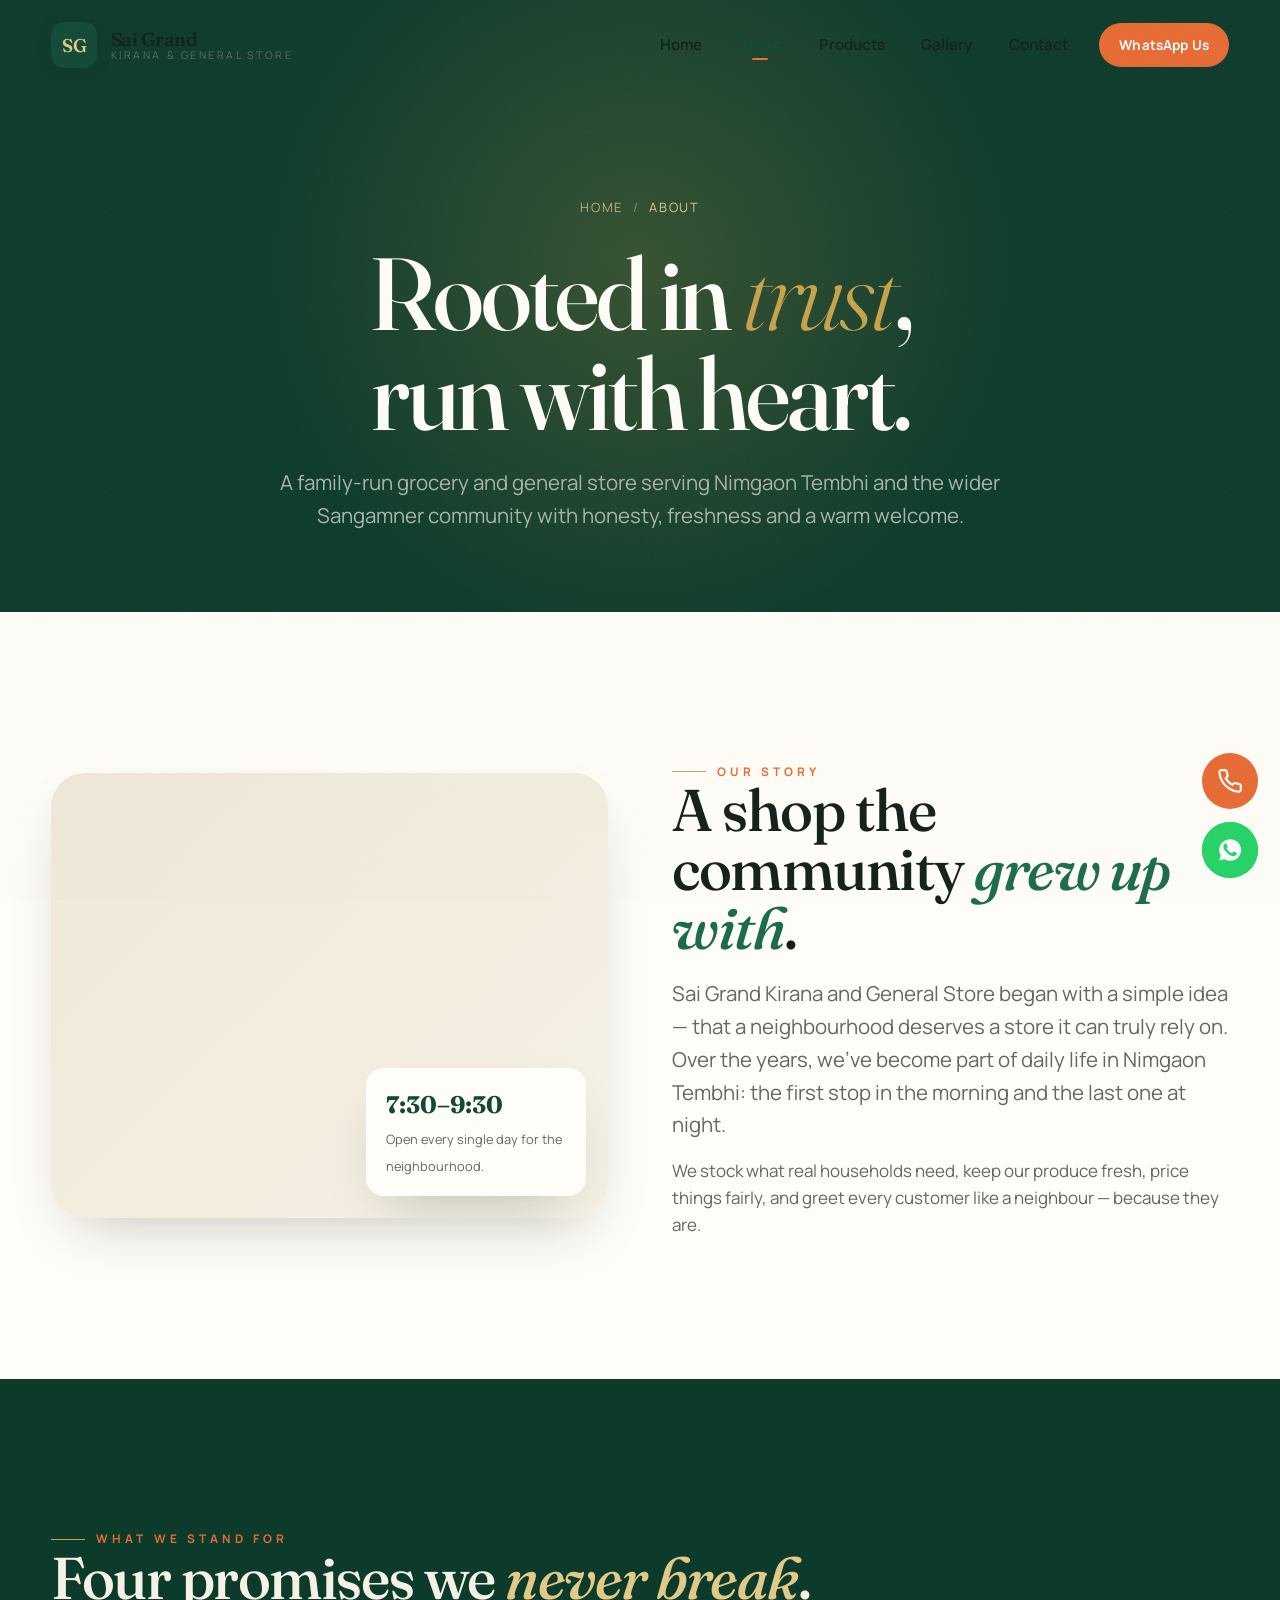
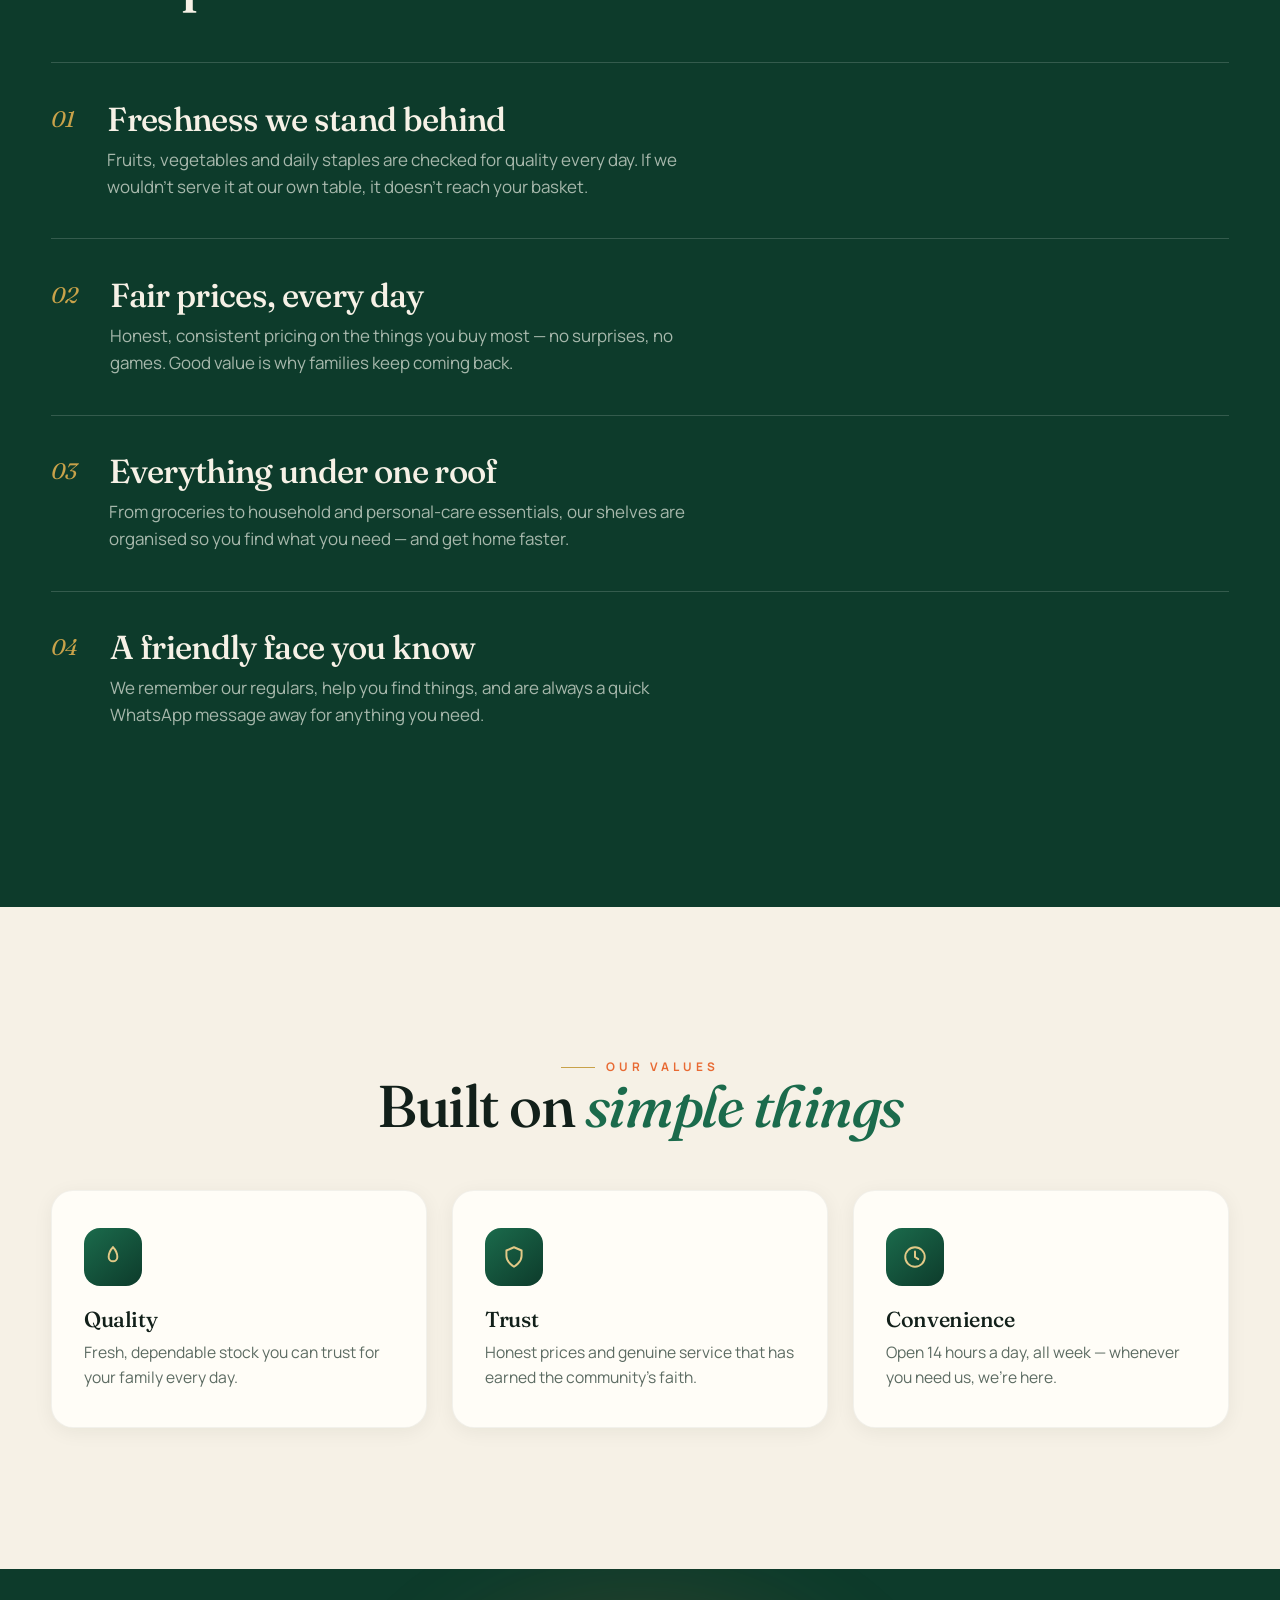
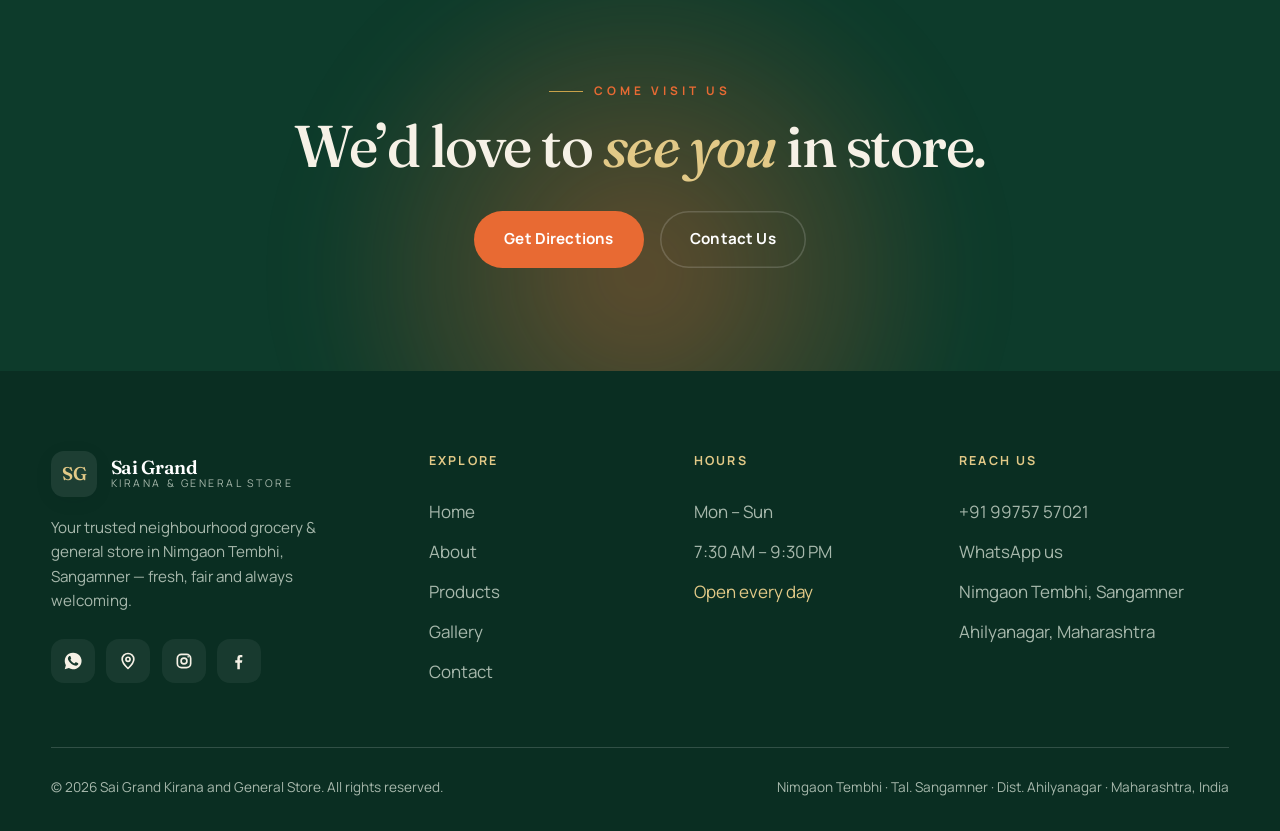
==== about.html @ e2edb41d "Initial commit - Sai Grand Kirana website" ====
<!DOCTYPE html>
<html lang="en">
<head>
<meta charset="UTF-8" />
<meta name="viewport" content="width=device-width, initial-scale=1.0" />
<title>About Us | Sai Grand Kirana and General Store, Nimgaon Tembhi</title>
<meta name="description" content="The story of Sai Grand Kirana and General Store — a trusted neighbourhood grocery in Nimgaon Tembhi, Tal. Sangamner, Dist. Ahilyanagar, Maharashtra. Freshness, fair prices and friendly service, every day." />
<meta name="theme-color" content="#0d3b2b" />
<link rel="canonical" href="https://premium-kirana-7.preview.emergentagent.com/about.html" />
<meta property="og:title" content="About Sai Grand Kirana and General Store" />
<meta property="og:description" content="A neighbourhood grocery built on freshness, fair prices and trust — in Nimgaon Tembhi, Sangamner." />
<meta property="og:image" content="D:\shop\new\sai-grand-store\frontend\site\images\shop\shop.jpeg" />
<link rel="icon" href="data:image/svg+xml,%3Csvg xmlns='http://www.w3.org/2000/svg' viewBox='0 0 100 100'%3E%3Crect width='100' height='100' rx='24' fill='%23124a37'/%3E%3Ctext x='50' y='68' font-family='Georgia' font-size='52' fill='%23e2c987' text-anchor='middle'%3ES%3C/text%3E%3C/svg%3E" />
<link rel="preconnect" href="https://fonts.googleapis.com" />
<link rel="preconnect" href="https://fonts.gstatic.com" crossorigin />
<link href="https://fonts.googleapis.com/css2?family=Fraunces:ital,opsz,wght@0,9..144,300..700;1,9..144,300..600&family=Manrope:wght@300;400;500;600;700;800&display=swap" rel="stylesheet" />
<link rel="stylesheet" href="css/style.css?v=7" />
</head>
<body>
<header class="nav" id="nav">
  <div class="nav__inner container">
    <a class="brand" href="index.html" data-testid="brand-logo"><span class="brand__mark">SG</span><span class="brand__text"><b>Sai Grand</b><em>Kirana &amp; General Store</em></span></a>
    <nav class="nav__links" id="navLinks" data-testid="nav-links">
      <a href="index.html" data-testid="nav-home">Home</a>
      <a href="about.html" class="active" data-testid="nav-about">About</a>
      <a href="products.html" data-testid="nav-products">Products</a>
      <a href="gallery.html" data-testid="nav-gallery">Gallery</a>
      <a href="contact.html" data-testid="nav-contact">Contact</a>
      <a class="btn btn--sm btn--accent nav__cta" href="https://wa.me/919975757021" target="_blank" rel="noopener" data-testid="nav-whatsapp">WhatsApp Us</a>
    </nav>
    <button class="nav__toggle" id="navToggle" aria-label="Toggle menu" data-testid="nav-toggle"><span></span><span></span><span></span></button>
  </div>
</header>

<div id="scroll-content">
  <section class="page-hero" data-testid="page-hero">
    <div class="page-hero__glow"></div>
    <div class="container">
      <div class="crumbs"><a href="index.html">Home</a><span>/</span>About</div>
      <h1 class="display">Rooted in <em>trust</em>,<br>run with heart.</h1>
      <p class="lead">A family-run grocery and general store serving Nimgaon Tembhi and the wider Sangamner community with honesty, freshness and a warm welcome.</p>
    </div>
  </section>

  <section class="section section--paper" data-testid="about-story">
    <div class="container">
      <div class="split">
        <div class="split__media split__media--tall" data-reveal="scale">
          <img data-parallax="0.05" src="D:\shop\new\sai-grand-store\frontend\site\images\shop\shop.jpeg" alt="Sai Grand Kirana storefront in the evening" loading="lazy">
          <div class="float-card"><b>7:30–9:30</b><span>Open every single day for the neighbourhood.</span></div>
        </div>
        <div>
          <span class="eyebrow" data-reveal>Our story</span>
          <h2 class="section-title" data-reveal data-delay="1">A shop the community <em>grew up with</em>.</h2>
          <p class="lead" data-reveal data-delay="2" style="margin-top:1.2rem">Sai Grand Kirana and General Store began with a simple idea — that a neighbourhood deserves a store it can truly rely on. Over the years, we’ve become part of daily life in Nimgaon Tembhi: the first stop in the morning and the last one at night.</p>
          <p style="margin-top:1rem;color:var(--muted)" data-reveal data-delay="3">We stock what real households need, keep our produce fresh, price things fairly, and greet every customer like a neighbour — because they are.</p>
        </div>
      </div>
    </div>
  </section>

  <section class="section section--dark on-dark" data-testid="about-manifesto">
    <div class="container">
      <div class="section__head"><span class="eyebrow" data-reveal>What we stand for</span><h2 class="section-title" data-reveal data-delay="1">Four promises we <em>never break</em>.</h2></div>
      <div class="chapter" data-reveal><div class="chapter__num">01</div><div><h3>Freshness we stand behind</h3><p>Fruits, vegetables and daily staples are checked for quality every day. If we wouldn’t serve it at our own table, it doesn’t reach your basket.</p></div></div>
      <div class="chapter" data-reveal><div class="chapter__num">02</div><div><h3>Fair prices, every day</h3><p>Honest, consistent pricing on the things you buy most — no surprises, no games. Good value is why families keep coming back.</p></div></div>
      <div class="chapter" data-reveal><div class="chapter__num">03</div><div><h3>Everything under one roof</h3><p>From groceries to household and personal-care essentials, our shelves are organised so you find what you need — and get home faster.</p></div></div>
      <div class="chapter" data-reveal><div class="chapter__num">04</div><div><h3>A friendly face you know</h3><p>We remember our regulars, help you find things, and are always a quick WhatsApp message away for anything you need.</p></div></div>
    </div>
  </section>

  <section class="section" data-testid="about-values">
    <div class="container">
      <div class="section__head section__head--center"><span class="eyebrow eyebrow--center" data-reveal>Our values</span><h2 class="section-title" data-reveal data-delay="1">Built on <em>simple things</em></h2></div>
      <div class="grid-3">
        <article class="card" data-reveal><div class="card__icon"><svg viewBox="0 0 24 24" fill="none" stroke="currentColor" stroke-width="1.8"><path d="M12 3c3 3 4 6 4 9a4 4 0 11-8 0c0-3 1-6 4-9z"/></svg></div><h3>Quality</h3><p>Fresh, dependable stock you can trust for your family every day.</p></article>
        <article class="card" data-reveal data-delay="1"><div class="card__icon"><svg viewBox="0 0 24 24" fill="none" stroke="currentColor" stroke-width="1.8"><path d="M12 21s-7-4-7-10V6l7-3 7 3v5c0 6-7 10-7 10z" stroke-linejoin="round"/></svg></div><h3>Trust</h3><p>Honest prices and genuine service that has earned the community’s faith.</p></article>
        <article class="card" data-reveal data-delay="2"><div class="card__icon"><svg viewBox="0 0 24 24" fill="none" stroke="currentColor" stroke-width="1.8"><circle cx="12" cy="12" r="9"/><path d="M12 7v5l3 2" stroke-linecap="round"/></svg></div><h3>Convenience</h3><p>Open 14 hours a day, all week — whenever you need us, we’re here.</p></article>
      </div>
    </div>
  </section>

  <section class="cta-band on-dark" data-testid="cta-band">
    <div class="cta-band__glow"></div>
    <div class="container" style="position:relative">
      <span class="eyebrow eyebrow--center" data-reveal>Come visit us</span>
      <h2 class="section-title" data-reveal data-delay="1" style="margin-top:1rem">We’d love to <em>see you</em> in store.</h2>
      <div class="btn-row" data-reveal data-delay="2">
        <a class="btn btn--accent" href="https://maps.app.goo.gl/bv4qHJWyeuJQWHgV9" target="_blank" rel="noopener" data-testid="cta-directions-btn">Get Directions</a>
        <a class="btn btn--ghost" href="contact.html" data-testid="cta-contact-btn">Contact Us</a>
      </div>
    </div>
  </section>

  <footer class="footer" data-testid="footer">
    <div class="container">
      <div class="footer__grid">
        <div class="footer__brand"><a class="brand" href="index.html"><span class="brand__mark">SG</span><span class="brand__text"><b style="color:#fff">Sai Grand</b><em>Kirana &amp; General Store</em></span></a><p>Your trusted neighbourhood grocery &amp; general store in Nimgaon Tembhi, Sangamner — fresh, fair and always welcoming.</p><div class="footer__social" aria-label="Follow us"><a href="https://wa.me/919975757021" target="_blank" rel="noopener" aria-label="WhatsApp"><svg viewBox="0 0 24 24" fill="currentColor"><path d="M12 2a10 10 0 00-8.6 15l-1.3 4.8 4.9-1.3A10 10 0 1012 2zm5.9 14.2c-.2.7-1.4 1.3-2 1.4-.5.1-1.2.1-1.9-.1-.4-.1-1-.3-1.7-.6-3-1.3-5-4.4-5.1-4.6-.2-.2-1.3-1.7-1.3-3.2s.8-2.3 1.1-2.6c.3-.3.6-.4.8-.4h.6c.2 0 .4 0 .6.5l.8 2c.1.2.1.4 0 .5l-.4.6-.3.4c-.2.2-.3.4-.1.7.2.3.9 1.4 1.9 2.3 1.3 1.1 2.3 1.5 2.6 1.6.3.1.5.1.7-.1l.9-1.1c.2-.2.4-.2.6-.1l2 1c.3.1.5.2.5.4.1.2.1.9-.1 1.6z"/></svg></a><a href="https://maps.app.goo.gl/bv4qHJWyeuJQWHgV9" target="_blank" rel="noopener" aria-label="Google Maps"><svg viewBox="0 0 24 24" fill="none" stroke="currentColor" stroke-width="2"><path d="M12 21s-7-6.3-7-11a7 7 0 1114 0c0 4.7-7 11-7 11z" stroke-linejoin="round"/><circle cx="12" cy="10" r="2.5"/></svg></a><a href="#" aria-label="Instagram"><svg viewBox="0 0 24 24" fill="none" stroke="currentColor" stroke-width="2"><rect x="4" y="4" width="16" height="16" rx="5"/><circle cx="12" cy="12" r="3.5"/><circle cx="17" cy="7" r="1" fill="currentColor" stroke="none"/></svg></a><a href="#" aria-label="Facebook"><svg viewBox="0 0 24 24" fill="currentColor"><path d="M13 22v-8h2.5l.5-3H13V9c0-.9.3-1.5 1.6-1.5H16V4.8C15.7 4.8 14.7 4.7 13.6 4.7 11.2 4.7 10 6.1 10 8.7V11H7.5v3H10v8h3z"/></svg></a></div></div>
        <div class="footer__col"><h5>Explore</h5><a href="index.html">Home</a><a href="about.html">About</a><a href="products.html">Products</a><a href="gallery.html">Gallery</a><a href="contact.html">Contact</a></div>
        <div class="footer__col"><h5>Hours</h5><a>Mon – Sun</a><a>7:30 AM – 9:30 PM</a><a style="color:#e2c987">Open every day</a></div>
        <div class="footer__col"><h5>Reach us</h5><a href="tel:+919975757021">+91 99757 57021</a><a href="https://wa.me/919975757021" target="_blank" rel="noopener">WhatsApp us</a><a href="https://maps.app.goo.gl/bv4qHJWyeuJQWHgV9" target="_blank" rel="noopener">Nimgaon Tembhi, Sangamner</a><a>Ahilyanagar, Maharashtra</a></div>
      </div>
      <div class="footer__bottom"><span>© <span id="year">2026</span> Sai Grand Kirana and General Store. All rights reserved.</span><span>Nimgaon Tembhi · Tal. Sangamner · Dist. Ahilyanagar · Maharashtra, India</span></div>
    </div>
  </footer>
</div>

<div class="fab" data-testid="floating-actions">
  <a class="fab__btn fab__btn--call" href="tel:+919975757021" aria-label="Call the store" data-testid="fab-call"><svg viewBox="0 0 24 24" fill="none" stroke="currentColor" stroke-width="2"><path d="M22 16.9v3a2 2 0 01-2.2 2 19.8 19.8 0 01-8.6-3 19.5 19.5 0 01-6-6 19.8 19.8 0 01-3-8.7A2 2 0 014.1 2h3a2 2 0 012 1.7c.1.9.3 1.8.6 2.7a2 2 0 01-.5 2.1L8.1 9.6a16 16 0 006 6l1.1-1.1a2 2 0 012.1-.5c.9.3 1.8.5 2.7.6a2 2 0 011.9 2.3z"/></svg></a>
  <a class="fab__btn fab__btn--wa" href="https://wa.me/919975757021" target="_blank" rel="noopener" aria-label="WhatsApp the store" data-testid="fab-whatsapp"><svg viewBox="0 0 24 24" fill="currentColor"><path d="M12 2a10 10 0 00-8.6 15l-1.3 4.8 4.9-1.3A10 10 0 1012 2zm5.9 14.2c-.2.7-1.4 1.3-2 1.4-.5.1-1.2.1-1.9-.1-.4-.1-1-.3-1.7-.6-3-1.3-5-4.4-5.1-4.6-.2-.2-1.3-1.7-1.3-3.2s.8-2.3 1.1-2.6c.3-.3.6-.4.8-.4h.6c.2 0 .4 0 .6.5l.8 2c.1.2.1.4 0 .5l-.4.6-.3.4c-.2.2-.3.4-.1.7.2.3.9 1.4 1.9 2.3 1.3 1.1 2.3 1.5 2.6 1.6.3.1.5.1.7-.1l.9-1.1c.2-.2.4-.2.6-.1l2 1c.3.1.5.2.5.4.1.2.1.9-.1 1.6z"/></svg></a>
</div>
<script src="js/main.js?v=7"></script>
</body>
</html>
---- css/style.css ----
/* =========================================================
   Sai Grand Kirana & General Store — Design System
   Pure CSS3. No frameworks.
   Art direction: "Editorial Provisions" — deep forest green,
   warm ivory, orange accent, gold hairlines.
   ========================================================= */

:root{
  --green-900:#0a2e22;
  --green-800:#0d3b2b;
  --green-700:#124a37;
  --green-600:#1b6b4c;
  --green-500:#2f8f63;
  --ivory:#f6f1e6;
  --ivory-2:#efe8d8;
  --paper:#fffdf7;
  --white:#ffffff;
  --orange:#e86a33;
  --orange-600:#d65a26;
  --gold:#c8a24a;
  --gold-2:#e2c987;
  --ink:#12201a;
  --muted:#5c6b62;
  --muted-light:#a7b8ac;
  --line:rgba(18,32,26,.12);
  --line-light:rgba(255,255,255,.16);

  --serif:"Fraunces",Georgia,serif;
  --sans:"Manrope",-apple-system,system-ui,sans-serif;

  --container:1240px;
  --radius:22px;
  --radius-lg:34px;
  --radius-sm:14px;

  --shadow-sm:0 4px 20px rgba(12,32,24,.06);
  --shadow:0 24px 60px -24px rgba(12,32,24,.28);
  --shadow-lg:0 40px 90px -30px rgba(12,32,24,.4);

  --ease:cubic-bezier(.16,1,.3,1);
}

*{margin:0;padding:0;box-sizing:border-box}
html{-webkit-text-size-adjust:100%;scroll-behavior:smooth}
body{
  font-family:var(--sans);
  background:var(--ivory);
  color:var(--ink);
  line-height:1.6;
  font-weight:400;
  overflow-x:hidden;
  -webkit-font-smoothing:antialiased;
  font-size:17px;
}
img{display:block;max-width:100%;height:auto}
a{color:inherit;text-decoration:none}
button{font-family:inherit;cursor:pointer;border:none;background:none;color:inherit}
::selection{background:var(--orange);color:#fff}

/* grain overlay */
body::after{
  content:"";position:fixed;inset:0;z-index:9999;pointer-events:none;opacity:.045;
  background-image:url("data:image/svg+xml,%3Csvg xmlns='http://www.w3.org/2000/svg' width='140' height='140'%3E%3Cfilter id='n'%3E%3CfeTurbulence type='fractalNoise' baseFrequency='.85' numOctaves='2'/%3E%3C/filter%3E%3Crect width='100%25' height='100%25' filter='url(%23n)'/%3E%3C/svg%3E");
}

.container{width:min(var(--container),92vw);margin-inline:auto}

/* ---------- typography ---------- */
h1,h2,h3,h4{font-family:var(--serif);font-weight:500;line-height:1.03;letter-spacing:-.02em}
.eyebrow{
  font-family:var(--sans);font-weight:700;font-size:.74rem;letter-spacing:.34em;
  text-transform:uppercase;display:inline-flex;align-items:center;gap:.7rem;color:var(--orange);
}
.eyebrow::before{content:"";width:34px;height:1px;background:var(--gold)}
.eyebrow--center{justify-content:center}
.display{
  font-family:var(--serif);font-weight:500;
  font-size:clamp(2.9rem,8vw,6.6rem);line-height:.98;letter-spacing:-.03em;
}
.display em{font-style:italic;font-weight:300;color:var(--gold)}
h2.section-title{font-size:clamp(2.1rem,4.6vw,3.7rem);line-height:1;letter-spacing:-.025em}
h2.section-title em{font-style:italic;color:var(--green-600)}
.lead{font-size:clamp(1.05rem,1.6vw,1.28rem);color:var(--muted);max-width:60ch}
.on-dark .lead{color:var(--muted-light)}
.on-dark h2.section-title em{color:var(--gold-2)}

/* ---------- buttons ---------- */
.btn{
  --bg:var(--ink);--fg:#fff;
  display:inline-flex;align-items:center;gap:.7rem;
  background:var(--bg);color:var(--fg);
  padding:1.05rem 1.9rem;border-radius:999px;
  font-weight:700;font-size:.95rem;letter-spacing:.01em;
  position:relative;overflow:hidden;isolation:isolate;
  transition:transform .5s var(--ease),box-shadow .5s var(--ease),color .4s var(--ease);
}
.btn svg{width:18px;height:18px;transition:transform .5s var(--ease)}
.btn::before{
  content:"";position:absolute;inset:0;z-index:-1;border-radius:inherit;
  background:var(--hover,var(--orange));transform:translateY(101%);transition:transform .5s var(--ease);
}
.btn:hover{transform:translateY(-3px);box-shadow:var(--shadow)}
.btn:hover::before{transform:translateY(0)}
.btn:hover svg{transform:translateX(4px)}
.btn--accent{--bg:var(--orange);--fg:#fff;--hover:var(--ink)}
.btn--green{--bg:var(--green-700);--fg:#fff;--hover:var(--orange)}
.btn--gold{--bg:var(--gold);--fg:var(--ink);--hover:var(--ink)}
.btn--gold:hover{color:#fff}
.btn--ghost{--bg:transparent;--fg:var(--ink);box-shadow:inset 0 0 0 1.5px var(--line)}
.on-dark .btn--ghost{--fg:#fff;box-shadow:inset 0 0 0 1.5px var(--line-light);--hover:#fff}
.on-dark .btn--ghost:hover{color:var(--ink)}
.btn--sm{padding:.7rem 1.25rem;font-size:.85rem}

/* ---------- navigation ---------- */
.nav{
  position:fixed;top:0;left:0;width:100%;z-index:1000;
  transition:transform .5s var(--ease),background .5s var(--ease),box-shadow .5s var(--ease),padding .5s var(--ease);
  padding:1.4rem 0;
}
.nav.scrolled{
  padding:.7rem 0;background:rgba(246,241,230,.72);
  backdrop-filter:blur(18px) saturate(1.4);-webkit-backdrop-filter:blur(18px) saturate(1.4);
  box-shadow:0 1px 0 var(--line),var(--shadow-sm);
}
.nav.hidden{transform:translateY(-100%)}
.nav__inner{display:flex;align-items:center;justify-content:space-between;gap:2rem}
.brand{display:flex;align-items:center;gap:.85rem}
.brand__mark{
  width:46px;height:46px;flex:none;border-radius:13px;display:grid;place-items:center;
  background:var(--green-700);color:var(--gold-2);font-family:var(--serif);font-weight:600;font-size:1.15rem;
  box-shadow:var(--shadow-sm);letter-spacing:-.03em;
}
.brand__text{display:flex;flex-direction:column;line-height:1.05}
.brand__text b{font-family:var(--serif);font-weight:600;font-size:1.18rem;letter-spacing:-.02em}
.brand__text em{font-style:normal;font-size:.66rem;letter-spacing:.24em;text-transform:uppercase;color:var(--muted)}
.nav__links{display:flex;align-items:center;gap:.4rem}
.nav__links>a:not(.btn){
  padding:.5rem .95rem;border-radius:999px;font-weight:600;font-size:.95rem;position:relative;
  transition:color .3s var(--ease),background .3s var(--ease);
}
.nav__links>a:not(.btn)::after{
  content:"";position:absolute;left:50%;bottom:.32rem;width:0;height:2px;background:var(--orange);
  border-radius:2px;transform:translateX(-50%);transition:width .35s var(--ease);
}
.nav__links>a:not(.btn):hover::after,.nav__links>a.active::after{width:16px}
.nav__links>a.active{color:var(--green-700)}
.nav__cta{margin-left:.6rem}
.nav__toggle{display:none;width:46px;height:46px;flex-direction:column;gap:5px;align-items:center;justify-content:center;border-radius:12px}
.nav__toggle span{width:22px;height:2px;background:var(--ink);border-radius:2px;transition:transform .4s var(--ease),opacity .3s}
.nav__toggle.open span:nth-child(1){transform:translateY(7px) rotate(45deg)}
.nav__toggle.open span:nth-child(2){opacity:0}
.nav__toggle.open span:nth-child(3){transform:translateY(-7px) rotate(-45deg)}

/* ---------- scroll content wrapper ---------- */
#scroll-content{position:relative}

/* ---------- hero ---------- */
.hero{position:relative;padding:14rem 0 5rem;overflow:hidden}
.hero__bg{
  position:absolute;inset:0;z-index:-2;
  background:radial-gradient(120% 90% at 80% 0%,var(--green-700) 0%,var(--green-900) 55%,#061d15 100%);
}
.hero__grid{
  display:grid;grid-template-columns:1.15fr .85fr;gap:3rem;align-items:end;
}
.hero__title{color:var(--ivory)}
.hero__title .display{color:var(--paper)}
.hero__title .display{line-height:1.04}
.reveal-mask{display:block;overflow:hidden;padding-bottom:.22em;margin-bottom:-.16em}
.reveal-mask>span{display:block;transform:translateY(115%);animation:lineUp 1.05s var(--ease) forwards}
.reveal-mask:nth-child(2)>span{animation-delay:.09s}
.reveal-mask:nth-child(3)>span{animation-delay:.18s}
.reveal-mask:nth-child(4)>span{animation-delay:.27s}
.hero__meta{margin-top:2.2rem;display:flex;flex-wrap:wrap;gap:1rem;opacity:0;animation:fadeUp .9s var(--ease) .55s forwards}
.hero__side{opacity:0;animation:fadeUp 1.1s var(--ease) .35s forwards}
@keyframes lineUp{to{transform:translateY(0)}}
@keyframes fadeUp{from{opacity:0;transform:translateY(26px)}to{opacity:1;transform:none}}
@keyframes fadeIn{to{opacity:1}}
.hero__card{
  position:relative;border-radius:var(--radius-lg);overflow:hidden;box-shadow:var(--shadow-lg);
  aspect-ratio:3/3.6;
}
.hero__card img{width:100%;height:100%;object-fit:cover}
.hero__badge{
  position:absolute;left:1.2rem;bottom:1.2rem;right:1.2rem;
  background:rgba(255,253,247,.9);backdrop-filter:blur(12px);
  border-radius:18px;padding:1rem 1.2rem;display:flex;align-items:center;justify-content:space-between;gap:1rem;
  box-shadow:var(--shadow-sm);
}
.hero__badge b{font-family:var(--serif);font-size:1.05rem}
.hero__badge span{font-size:.78rem;color:var(--muted);display:block}
.hero__badge .dot{width:9px;height:9px;border-radius:50%;background:var(--green-500);box-shadow:0 0 0 4px rgba(47,143,99,.25);flex:none}
.hero__scroll{
  position:absolute;left:50%;bottom:1.6rem;transform:translateX(-50%);z-index:2;
  display:flex;flex-direction:column;align-items:center;gap:.6rem;color:var(--muted-light);
  font-size:.7rem;letter-spacing:.28em;text-transform:uppercase;
}
.is-loaded .hero__scroll{opacity:1}
.hero__scroll .line{width:1px;height:44px;background:linear-gradient(var(--gold),transparent);position:relative;overflow:hidden}
.hero__scroll .line::after{content:"";position:absolute;top:-50%;left:0;width:100%;height:50%;background:var(--gold);animation:scrollDot 2s var(--ease) infinite}
@keyframes scrollDot{0%{top:-50%}60%,100%{top:100%}}
.hero__scroll{opacity:0;animation:fadeIn 1s ease 1s forwards}

/* ---------- sections ---------- */
.section{padding:clamp(5rem,10vw,9rem) 0;position:relative}
.section--dark{background:var(--green-800);color:var(--ivory)}
.section--paper{background:var(--paper)}
.section--tight{padding:clamp(3.5rem,6vw,5.5rem) 0}
.section__head{max-width:760px;margin-bottom:3.4rem}
.section__head--center{margin-inline:auto;text-align:center}
.section__head .lead{margin-top:1.2rem}

/* ---------- reveal ---------- */
[data-reveal]{opacity:0;transform:translateY(46px);transition:opacity 1s var(--ease),transform 1s var(--ease)}
[data-reveal].in-view{opacity:1;transform:none}
[data-reveal="scale"]{transform:scale(.94)}
[data-reveal="scale"].in-view{transform:none}
[data-reveal="left"]{transform:translateX(-46px)}
[data-reveal="left"].in-view{transform:none}

/* ---------- marquee ---------- */
.marquee{
  background:var(--ink);color:var(--ivory);padding:1.4rem 0;overflow:hidden;white-space:nowrap;
  border-block:1px solid rgba(255,255,255,.08);
}
.marquee__track{display:inline-flex;gap:0;animation:marquee 34s linear infinite;will-change:transform}
.marquee:hover .marquee__track{animation-play-state:paused}
.marquee__track span{
  font-family:var(--serif);font-style:italic;font-size:clamp(1.6rem,3.4vw,2.6rem);
  padding:0 2rem;display:inline-flex;align-items:center;gap:2rem;color:var(--ivory)
}
.marquee__track span::after{content:"✦";color:var(--gold);font-style:normal;font-size:.7em}
@keyframes marquee{to{transform:translateX(-50%)}}

/* ---------- stats ---------- */
.stats{display:grid;grid-template-columns:repeat(4,1fr);gap:1.5rem}
.stat{padding:2rem 0;border-top:1px solid var(--line-light)}
.stat b{font-family:var(--serif);font-size:clamp(2.6rem,5vw,4rem);font-weight:500;display:block;line-height:1;color:var(--gold-2)}
.stat span{font-size:.82rem;letter-spacing:.16em;text-transform:uppercase;color:var(--muted-light);margin-top:.7rem;display:block}

/* ---------- feature / usp cards ---------- */
.grid-3{display:grid;grid-template-columns:repeat(3,1fr);gap:1.6rem}
.grid-2{display:grid;grid-template-columns:repeat(2,1fr);gap:1.6rem}
.card{
  background:var(--paper);border-radius:var(--radius);padding:2.3rem 2rem;
  box-shadow:var(--shadow-sm);position:relative;overflow:hidden;
  transition:transform .55s var(--ease),box-shadow .55s var(--ease);
  border:1px solid rgba(18,32,26,.05);
}
.card:hover{transform:translateY(-8px);box-shadow:var(--shadow)}
.card__icon{
  width:58px;height:58px;border-radius:16px;display:grid;place-items:center;margin-bottom:1.4rem;
  background:linear-gradient(140deg,var(--green-600),var(--green-800));color:var(--gold-2);
}
.card__icon svg{width:26px;height:26px}
.card h3{font-size:1.35rem;margin-bottom:.6rem}
.card p{color:var(--muted);font-size:.98rem}
.card__num{position:absolute;top:1.2rem;right:1.5rem;font-family:var(--serif);font-style:italic;color:var(--line);font-size:2.2rem}

/* ---------- product categories ---------- */
.filters{display:flex;flex-wrap:wrap;gap:.6rem;margin-bottom:2.6rem}
.filter{
  padding:.65rem 1.35rem;border-radius:999px;font-weight:600;font-size:.9rem;
  background:transparent;box-shadow:inset 0 0 0 1.5px var(--line);color:var(--muted);
  transition:all .35s var(--ease);
}
.filter:hover{color:var(--ink)}
.filter.active{background:var(--green-700);color:#fff;box-shadow:none}
.products-grid{display:grid;grid-template-columns:repeat(3,1fr);gap:1.6rem}
.product{
  border-radius:var(--radius);overflow:hidden;background:var(--paper);box-shadow:var(--shadow-sm);
  transition:transform .55s var(--ease),box-shadow .55s var(--ease),opacity .5s var(--ease);
  border:1px solid rgba(18,32,26,.05);
}
.product.hide{display:none}
.product:hover{transform:translateY(-8px);box-shadow:var(--shadow)}
.product__media{position:relative;aspect-ratio:4/3.1;overflow:hidden}
.product__media img{width:100%;height:100%;object-fit:cover;transition:transform 1s var(--ease)}
.product:hover .product__media img{transform:scale(1.07)}
.product__tag{
  position:absolute;top:1rem;left:1rem;background:rgba(255,253,247,.92);backdrop-filter:blur(8px);
  padding:.4rem .9rem;border-radius:999px;font-size:.72rem;font-weight:700;letter-spacing:.08em;text-transform:uppercase;color:var(--green-700)
}
.product__body{padding:1.6rem}
.product__body h3{font-size:1.4rem;margin-bottom:.4rem}
.product__body p{color:var(--muted);font-size:.94rem;margin-bottom:1rem}
.product__items{display:flex;flex-wrap:wrap;gap:.4rem}
.product__items span{font-size:.76rem;padding:.3rem .7rem;border-radius:999px;background:var(--ivory-2);color:var(--muted)}

/* ---------- split / editorial ---------- */
.split{display:grid;grid-template-columns:1fr 1fr;gap:clamp(2rem,5vw,5rem);align-items:center}
.split--reverse .split__media{order:2}
.split__media{position:relative;border-radius:var(--radius-lg);overflow:hidden;box-shadow:var(--shadow);aspect-ratio:4/4.4}
.split__media img{width:100%;height:100%;object-fit:cover}
.split__media--tall{
  aspect-ratio:5/4;
  background:linear-gradient(135deg,var(--ivory-2),var(--ivory));
  display:flex;
  align-items:center;
  justify-content:center;
}
.split__media--tall img{
  width:100%;
  height:100%;
  object-fit:contain;
  object-position:center;
}
@media(max-width:860px){
  .split__media--tall{aspect-ratio:4/3}
}
@media(max-width:480px){
  .split__media--tall{aspect-ratio:3/2.4}
}
.float-card{
  position:absolute;bottom:1.4rem;right:1.4rem;background:var(--paper);border-radius:18px;padding:1.1rem 1.3rem;
  box-shadow:var(--shadow);max-width:220px
}
.float-card b{font-family:var(--serif);display:block;font-size:1.5rem;color:var(--green-700)}
.float-card span{font-size:.8rem;color:var(--muted)}

/* chapters (manifesto) */
.chapter{display:grid;grid-template-columns:auto 1fr;gap:2rem;padding:2.4rem 0;border-top:1px solid var(--line)}
.on-dark .chapter{border-top:1px solid var(--line-light)}
.chapter__num{font-family:var(--serif);font-style:italic;font-size:1.4rem;color:var(--gold)}
.chapter h3{font-size:clamp(1.5rem,2.6vw,2.1rem);margin-bottom:.6rem}
.chapter p{color:var(--muted);max-width:60ch}
.on-dark .chapter p{color:var(--muted-light)}

/* ---------- gallery ---------- */
.gallery-grid{display:grid;grid-template-columns:repeat(12,1fr);gap:1.1rem;grid-auto-flow:dense}
.gallery-item{
  position:relative;overflow:hidden;border-radius:var(--radius);cursor:pointer;box-shadow:var(--shadow-sm);
  grid-column:span 4;aspect-ratio:1/1
}
.gallery-item--wide{grid-column:span 6}
.gallery-item--tall{grid-column:span 4;aspect-ratio:3/4}
.gallery-item--big{grid-column:span 6;aspect-ratio:4/3}
.gallery-item img{width:100%;height:100%;object-fit:cover;transition:transform 1.1s var(--ease),filter .6s ease}
.gallery-item:hover img{transform:scale(1.08)}
.gallery-item::after{
  content:"";position:absolute;inset:0;background:linear-gradient(transparent 55%,rgba(10,46,34,.55));
  opacity:0;transition:opacity .5s ease
}
.gallery-item:hover::after{opacity:1}
.gallery-item__cap{
  position:absolute;left:1.1rem;bottom:1.1rem;color:#fff;font-weight:600;z-index:2;
  transform:translateY(10px);opacity:0;transition:all .5s var(--ease)
}
.gallery-item:hover .gallery-item__cap{transform:none;opacity:1}
.gallery-item__zoom{position:absolute;top:1rem;right:1rem;width:38px;height:38px;border-radius:50%;background:rgba(255,253,247,.9);display:grid;place-items:center;z-index:2;opacity:0;transform:scale(.6);transition:all .5s var(--ease)}
.gallery-item:hover .gallery-item__zoom{opacity:1;transform:none}

/* lightbox */
.lightbox{
  position:fixed;inset:0;z-index:2000;background:rgba(6,20,15,.94);backdrop-filter:blur(10px);
  display:flex;align-items:center;justify-content:center;padding:4vw;
  opacity:0;visibility:hidden;transition:opacity .5s ease,visibility .5s
}
.lightbox.open{opacity:1;visibility:visible}
.lightbox img{max-width:90vw;max-height:82vh;border-radius:16px;box-shadow:var(--shadow-lg);transform:scale(.94);transition:transform .5s var(--ease)}
.lightbox.open img{transform:scale(1)}
.lb-btn{position:absolute;color:#fff;width:56px;height:56px;border-radius:50%;display:grid;place-items:center;background:rgba(255,255,255,.08);transition:background .3s;border:1px solid rgba(255,255,255,.14)}
.lb-btn:hover{background:rgba(255,255,255,.2)}
.lb-close{top:4vw;right:4vw}
.lb-prev{left:3vw;top:50%;transform:translateY(-50%)}
.lb-next{right:3vw;top:50%;transform:translateY(-50%)}

/* ---------- info / contact ---------- */
.info-grid{display:grid;grid-template-columns:repeat(2,1fr);gap:1.2rem}
.info{
  display:flex;gap:1.1rem;padding:1.7rem;border-radius:var(--radius);background:var(--paper);
  box-shadow:var(--shadow-sm);border:1px solid rgba(18,32,26,.05);align-items:flex-start;
  transition:transform .5s var(--ease)
}
.info:hover{transform:translateY(-5px)}
.info__ic{width:50px;height:50px;flex:none;border-radius:14px;display:grid;place-items:center;background:var(--green-700);color:var(--gold-2)}
.info__ic svg{width:22px;height:22px}
.info h4{font-family:var(--sans);font-weight:700;font-size:.78rem;letter-spacing:.16em;text-transform:uppercase;color:var(--muted);margin-bottom:.35rem}
.info p{font-size:1.05rem;color:var(--ink);line-height:1.4}
.info a{color:var(--green-700);font-weight:600}

.form{display:grid;gap:1.1rem}
.field{position:relative}
.field label{font-size:.78rem;font-weight:700;letter-spacing:.1em;text-transform:uppercase;color:var(--muted);margin-bottom:.5rem;display:block}
.field input,.field textarea,.field select{
  width:100%;padding:1rem 1.15rem;border-radius:14px;background:var(--paper);
  border:1.5px solid var(--line);font-family:inherit;font-size:1rem;color:var(--ink);
  transition:border-color .3s,box-shadow .3s
}
.field textarea{resize:vertical;min-height:130px}
.field input:focus,.field textarea:focus,.field select:focus{
  outline:none;border-color:var(--green-500);box-shadow:0 0 0 4px rgba(47,143,99,.12)
}
.form-note{font-size:.85rem;color:var(--muted)}

.map-wrap{border-radius:var(--radius-lg);overflow:hidden;box-shadow:var(--shadow);border:1px solid var(--line);position:relative;min-height:340px}
.map-wrap iframe{width:100%;height:100%;min-height:420px;border:0;display:block;filter:grayscale(.2) contrast(1.05)}

/* hours table */
.hours{display:grid;gap:.2rem}
.hours__row{display:flex;justify-content:space-between;align-items:center;padding:.85rem 0;border-bottom:1px solid var(--line-light)}
.hours__row b{font-weight:600}
.hours__row .open{color:var(--green-500);font-weight:700;font-size:.85rem;display:inline-flex;align-items:center;gap:.5rem}
.hours__row .open::before{content:"";width:8px;height:8px;border-radius:50%;background:var(--green-500);box-shadow:0 0 0 4px rgba(47,143,99,.25)}

/* ---------- CTA band ---------- */
.cta-band{position:relative;padding:clamp(4rem,8vw,7rem) 0;text-align:center;overflow:hidden;background:var(--green-800);color:var(--ivory)}
.cta-band__glow{position:absolute;width:60vw;height:60vw;border-radius:50%;background:radial-gradient(circle,rgba(232,106,51,.4),transparent 60%);top:-20%;left:50%;transform:translateX(-50%);filter:blur(40px)}
.cta-band .btn-row{margin-top:2.2rem;display:flex;gap:1rem;justify-content:center;flex-wrap:wrap}

/* ---------- footer ---------- */
.footer{background:var(--green-900);color:var(--ivory);padding:5rem 0 2rem;position:relative}
.footer__grid{display:grid;grid-template-columns:1.5fr 1fr 1fr 1.2fr;gap:2.5rem}
.footer__brand .brand__mark{background:rgba(255,255,255,.08)}
.footer__brand .brand__text b{color:var(--paper)}
.footer__brand .brand__text em{color:var(--muted-light)}
.footer p{color:var(--muted-light);font-size:.95rem;margin-top:1.2rem;max-width:34ch}
.footer h5{font-family:var(--sans);font-weight:700;font-size:.78rem;letter-spacing:.18em;text-transform:uppercase;color:var(--gold-2);margin-bottom:1.3rem}
.footer__col a{display:block;color:var(--muted-light);padding:.4rem 0;transition:color .3s,padding-left .3s}
.footer__col a:hover{color:#fff;padding-left:.4rem}
.footer__bottom{margin-top:3.5rem;padding-top:1.8rem;border-top:1px solid var(--line-light);display:flex;justify-content:space-between;gap:1rem;flex-wrap:wrap;font-size:.85rem;color:var(--muted-light)}

/* ---------- floating actions ---------- */
.fab{position:fixed;right:1.4rem;bottom:1.4rem;z-index:1100;display:flex;flex-direction:column;gap:.8rem}
.fab__btn{
  width:56px;height:56px;border-radius:50%;display:grid;place-items:center;color:#fff;
  box-shadow:var(--shadow);transition:transform .4s var(--ease);position:relative
}
.fab__btn svg{width:26px;height:26px}
.fab__btn:hover{transform:scale(1.1) translateY(-2px)}
.fab__btn--wa{background:#25d366}
.fab__btn--call{background:var(--orange)}
.fab__btn--wa::after{
  content:"";position:absolute;inset:0;border-radius:50%;border:2px solid #25d366;animation:ping 2s var(--ease) infinite
}
@keyframes ping{0%{transform:scale(1);opacity:.7}80%,100%{transform:scale(1.7);opacity:0}}

/* page hero (inner pages) */
.page-hero{position:relative;padding:12rem 0 5rem;background:var(--green-800);color:var(--ivory);overflow:hidden;text-align:center}
.page-hero__glow{position:absolute;width:70vw;height:70vw;border-radius:50%;background:radial-gradient(circle,rgba(200,162,74,.22),transparent 60%);top:-30%;left:50%;transform:translateX(-50%)}
.page-hero .display{color:var(--paper);position:relative}
.page-hero .lead{margin:1.4rem auto 0;color:var(--muted-light)}
.crumbs{position:relative;display:inline-flex;gap:.6rem;font-size:.8rem;letter-spacing:.14em;text-transform:uppercase;color:var(--gold-2);margin-bottom:1.6rem}
.crumbs a{opacity:.8}
.crumbs span{opacity:.5}

/* ---------- responsive ---------- */
@media(max-width:1024px){
  .hero__grid{grid-template-columns:1fr;gap:2.5rem}
  .hero__side{max-width:420px}
  .footer__grid{grid-template-columns:1fr 1fr;gap:2rem}
  .stats{grid-template-columns:repeat(2,1fr)}
}
@media(max-width:860px){
  body{font-size:16px}
  .nav__links{
    position:fixed;top:0;right:0;height:100dvh;width:min(80vw,340px);
    flex-direction:column;align-items:flex-start;justify-content:center;gap:.4rem;padding:2.5rem;
    background:var(--green-800);color:var(--ivory);
    transform:translateX(100%);transition:transform .55s var(--ease);box-shadow:var(--shadow-lg)
  }
  .nav__links.open{transform:translateX(0)}
  .nav__links>a:not(.btn){color:#fff;font-size:1.6rem;font-family:var(--serif);padding:.6rem 0}
  .nav__links>a:not(.btn)::after{display:none}
  .nav__cta{margin:1rem 0 0}
  .nav__toggle{display:flex}
  .grid-3,.products-grid,.info-grid,.split,.grid-2{grid-template-columns:1fr}
  .split--reverse .split__media{order:0}
  .gallery-grid{grid-template-columns:repeat(2,1fr)}
  .gallery-item,.gallery-item--wide,.gallery-item--tall,.gallery-item--big{grid-column:span 1;aspect-ratio:1/1}
  .hero{padding:9rem 0 4rem}
  .page-hero{padding:9rem 0 4rem}
  .stats{grid-template-columns:1fr 1fr}
  .lb-prev{left:1rem}.lb-next{right:1rem}
}
@media(max-width:480px){
  .stats{grid-template-columns:1fr;gap:0}
  .cta-band .btn-row{flex-direction:column}
  .cta-band .btn{justify-content:center}
}
@media(prefers-reduced-motion:reduce){
  *{animation:none!important;transition:none!important}
  .reveal-mask>span{transform:none}
  .hero__meta,.hero__side,.hero__scroll{opacity:1!important;transform:none!important}
  [data-reveal]{opacity:1;transform:none}
}

/* ============================================================
   LUXURY UPGRADE (v6) — Home page enhancements
   ============================================================ */
.section{padding:clamp(5.5rem,11vw,10rem) 0}
.nav__inner{gap:2.4rem}

/* hero subheading + floating orbs */
.hero__sub{margin-top:1.6rem;max-width:46ch;font-size:clamp(1.05rem,1.5vw,1.28rem);line-height:1.6;color:rgba(246,241,230,.82);opacity:0;animation:fadeUp .9s var(--ease) .45s forwards}
.hero__orb{position:absolute;border-radius:50%;filter:blur(60px);opacity:.55;pointer-events:none}
.hero__orb--1{width:38vw;height:38vw;background:radial-gradient(circle,rgba(47,143,99,.55),transparent 70%);top:-10%;left:-8%;animation:orbFloatA 20s ease-in-out infinite}
.hero__orb--2{width:28vw;height:28vw;background:radial-gradient(circle,rgba(232,106,51,.32),transparent 70%);bottom:-12%;right:6%;animation:orbFloatB 26s ease-in-out infinite}
.hero__orb--3{width:22vw;height:22vw;background:radial-gradient(circle,rgba(200,162,74,.3),transparent 70%);top:28%;right:-6%;animation:orbFloatA 30s ease-in-out infinite}
@keyframes orbFloatA{0%,100%{transform:translate(0,0)}50%{transform:translate(4%,6%)}}
@keyframes orbFloatB{0%,100%{transform:translate(0,0)}50%{transform:translate(-5%,-5%)}}

/* product category icon badge + spacing */
.products-grid{gap:2rem;row-gap:3.4rem}
.product__body{position:relative}
.product--icon .product__body{padding-top:2.7rem}
.product__icon{position:absolute;top:-30px;left:1.6rem;width:60px;height:60px;border-radius:17px;background:var(--paper);display:grid;place-items:center;color:var(--green-700);box-shadow:var(--shadow);border:1px solid var(--line);transition:transform .5s var(--ease),color .5s var(--ease)}
.product__icon svg{width:28px;height:28px}
.product:hover .product__icon{transform:translateY(-4px) rotate(-4deg);color:var(--orange)}

/* featured brands */
.brands{background:var(--paper);border-block:1px solid var(--line)}
.brands__label{text-align:center;font-size:.76rem;letter-spacing:.28em;text-transform:uppercase;color:var(--muted);margin-bottom:2rem}
.brands__row{display:flex;flex-wrap:wrap;justify-content:center;align-items:center;gap:1.2rem 3.2rem}
.brands__row span{font-family:var(--serif);font-style:italic;font-weight:500;font-size:clamp(1.4rem,2.6vw,2.1rem);color:var(--muted);opacity:.55;transition:opacity .4s var(--ease),color .4s var(--ease),transform .4s var(--ease)}
.brands__row span:hover{opacity:1;color:var(--green-700);transform:translateY(-4px)}

/* customer reviews */
.reviews-grid{display:grid;grid-template-columns:repeat(3,1fr);gap:1.6rem}
.review{background:var(--paper);border-radius:var(--radius);padding:2.1rem;box-shadow:var(--shadow-sm);border:1px solid rgba(18,32,26,.05);display:flex;flex-direction:column;gap:1rem;transition:transform .5s var(--ease),box-shadow .5s var(--ease)}
.review:hover{transform:translateY(-7px);box-shadow:var(--shadow)}
.review__stars{color:var(--gold);letter-spacing:.18em;font-size:1.05rem}
.review__text{color:var(--ink);font-size:1.02rem;line-height:1.65;flex:1}
.review__author{display:flex;align-items:center;gap:.9rem;margin-top:.3rem}
.review__avatar{width:48px;height:48px;flex:none;border-radius:50%;background:linear-gradient(140deg,var(--green-600),var(--green-800));color:var(--gold-2);display:grid;place-items:center;font-family:var(--serif);font-size:1.25rem}
.review__author b{display:block;font-weight:700;font-size:.98rem}
.review__author>div span{font-size:.82rem;color:var(--muted)}
.review__src{margin-left:auto;font-size:.72rem;font-weight:700;letter-spacing:.06em;text-transform:uppercase;color:var(--muted);display:inline-flex;align-items:center;gap:.4rem}
.review__src::before{content:"G";width:22px;height:22px;border-radius:50%;background:#fff;box-shadow:var(--shadow-sm);color:#4285F4;display:grid;place-items:center;font-weight:800;font-size:.72rem}

/* gallery preview — masonry */
.gallery-preview-grid{column-count:3;column-gap:1.2rem;margin-top:2.6rem}
.gp{display:block;break-inside:avoid;margin-bottom:1.2rem;border-radius:var(--radius);overflow:hidden;position:relative;box-shadow:var(--shadow-sm)}
.gp img{width:100%;height:auto;display:block;transition:transform 1s var(--ease)}
.gp:hover img{transform:scale(1.07)}
.gp::after{content:"";position:absolute;inset:0;background:linear-gradient(transparent 55%,rgba(10,46,34,.6));opacity:0;transition:opacity .5s ease}
.gp:hover::after{opacity:1}
.gp__cap{position:absolute;left:1.1rem;bottom:1.1rem;color:#fff;font-weight:600;z-index:2;opacity:0;transform:translateY(10px);transition:all .5s var(--ease)}
.gp:hover .gp__cap{opacity:1;transform:none}

/* footer social */
.footer__social{display:flex;gap:.7rem;margin-top:1.6rem}
.footer__social a{width:44px;height:44px;border-radius:13px;background:rgba(255,255,255,.06);display:grid;place-items:center;color:var(--ivory);transition:background .35s var(--ease),transform .35s var(--ease),color .35s var(--ease)}
.footer__social a:hover{background:var(--gold);color:var(--green-900);transform:translateY(-3px)}
.footer__social svg{width:20px;height:20px}

@media(max-width:860px){
  .reviews-grid{grid-template-columns:1fr}
  .gallery-preview-grid{column-count:2}
  .brands__row{gap:1rem 1.8rem}
}
@media(max-width:560px){.gallery-preview-grid{column-count:1}}

/* ============================================================
   PRODUCTS PAGE — premium category showcase (v7)
   ============================================================ */
.cat-nav{display:flex;flex-wrap:wrap;justify-content:center;gap:.6rem;margin-bottom:4rem}
.cat-nav__link{padding:.6rem 1.25rem;border-radius:999px;font-weight:600;font-size:.88rem;color:var(--muted);box-shadow:inset 0 0 0 1.5px var(--line);transition:all .35s var(--ease)}
.cat-nav__link:hover{color:#fff;background:var(--green-700);box-shadow:none;transform:translateY(-2px)}
.cats{display:flex;flex-direction:column;gap:clamp(4rem,8vw,7rem)}
.cat{display:grid;grid-template-columns:1fr 1fr;gap:clamp(2rem,5vw,4.5rem);align-items:center;scroll-margin-top:110px}
.cat--reverse .cat__media{order:2}
.cat__media{position:relative;border-radius:var(--radius-lg);overflow:hidden;box-shadow:var(--shadow);aspect-ratio:4/3.3}
.cat__media img{width:100%;height:100%;object-fit:cover;transition:transform 1.1s var(--ease)}
.cat:hover .cat__media img{transform:scale(1.06)}
.cat__num{position:absolute;top:1.2rem;left:1.4rem;font-family:var(--serif);font-style:italic;font-size:2.4rem;color:#fff;text-shadow:0 2px 20px rgba(6,20,15,.5);z-index:2}
.cat__head{display:flex;align-items:center;gap:1.1rem;margin-bottom:1.3rem}
.cat__icon{width:62px;height:62px;flex:none;border-radius:18px;display:grid;place-items:center;background:linear-gradient(140deg,var(--green-600),var(--green-800));color:var(--gold-2);box-shadow:var(--shadow-sm);transition:transform .5s var(--ease)}
.cat__icon svg{width:29px;height:29px}
.cat:hover .cat__icon{transform:translateY(-4px) rotate(-5deg)}
.cat__title{font-size:clamp(1.8rem,3.2vw,2.6rem);line-height:1.02}
.cat__desc{color:var(--muted);font-size:1.05rem;max-width:52ch;margin-bottom:1.7rem}
.cat__chips{display:flex;flex-wrap:wrap;gap:.7rem}
.cat__chips span{
  padding:.6rem 1.15rem;border-radius:999px;font-weight:600;font-size:.92rem;color:var(--green-800);
  background:var(--paper);box-shadow:inset 0 0 0 1.5px var(--line),var(--shadow-sm);
  transition:transform .35s var(--ease),background .35s var(--ease),color .35s var(--ease),box-shadow .35s var(--ease);
}
.cat__chips span:hover{transform:translateY(-3px);background:var(--green-700);color:#fff;box-shadow:0 12px 26px -12px rgba(18,74,55,.6)}
@media(max-width:860px){
  .cat{grid-template-columns:1fr;gap:1.8rem}
  .cat--reverse .cat__media{order:0}
  .cat-nav{margin-bottom:2.8rem}
}

/* ============================================================
   PRODUCTS PAGE v8 — category banners + product image cards
   ============================================================ */
.pcat{margin-bottom:clamp(4rem,8vw,7rem);scroll-margin-top:110px}
.pcat__banner{position:relative;border-radius:var(--radius-lg);overflow:hidden;padding:clamp(2.2rem,5vw,4rem);min-height:clamp(220px,26vw,330px);display:flex;flex-direction:column;justify-content:flex-end;color:#fff;margin-bottom:2.6rem;box-shadow:var(--shadow)}
.pcat__banner::before{content:"";position:absolute;inset:0;background-size:cover;background-position:center;background-image:var(--img);transform:scale(1.04);transition:transform 1.4s var(--ease)}
.pcat:hover .pcat__banner::before{transform:scale(1.12)}
.pcat__banner::after{content:"";position:absolute;inset:0;background:linear-gradient(115deg,rgba(8,40,29,.92),rgba(8,40,29,.32) 72%)}
.pcat__banner>*{position:relative;z-index:2}
.pcat__banner .eyebrow{color:var(--gold-2)}
.pcat__btitle{font-family:var(--serif);font-weight:500;font-size:clamp(2rem,4.4vw,3.4rem);line-height:1.02;margin:.6rem 0 .6rem;letter-spacing:-.02em}
.pcat__bdesc{max-width:60ch;color:rgba(255,255,255,.85);font-size:clamp(1rem,1.4vw,1.15rem)}
.pcat__grid{display:grid;grid-template-columns:repeat(6,1fr);gap:1.1rem}
.pcard{background:var(--paper);border-radius:var(--radius-sm);overflow:hidden;box-shadow:var(--shadow-sm);border:1px solid rgba(18,32,26,.06);transition:transform .5s var(--ease),box-shadow .5s var(--ease)}
.pcard:hover{transform:translateY(-6px);box-shadow:var(--shadow)}
.pcard__img{aspect-ratio:1/1;overflow:hidden;background:var(--ivory-2)}
.pcard__img img{width:100%;height:100%;object-fit:cover;transition:transform .9s var(--ease)}
.pcard:hover .pcard__img img{transform:scale(1.09)}
.pcard__name{font-family:var(--sans);font-weight:600;font-size:.9rem;text-align:center;padding:.85rem .5rem;color:var(--ink);letter-spacing:.01em}
@media(max-width:1100px){.pcat__grid{grid-template-columns:repeat(4,1fr)}}
@media(max-width:760px){.pcat__grid{grid-template-columns:repeat(3,1fr)}}
@media(max-width:520px){.pcat__grid{grid-template-columns:repeat(2,1fr);gap:.85rem}}
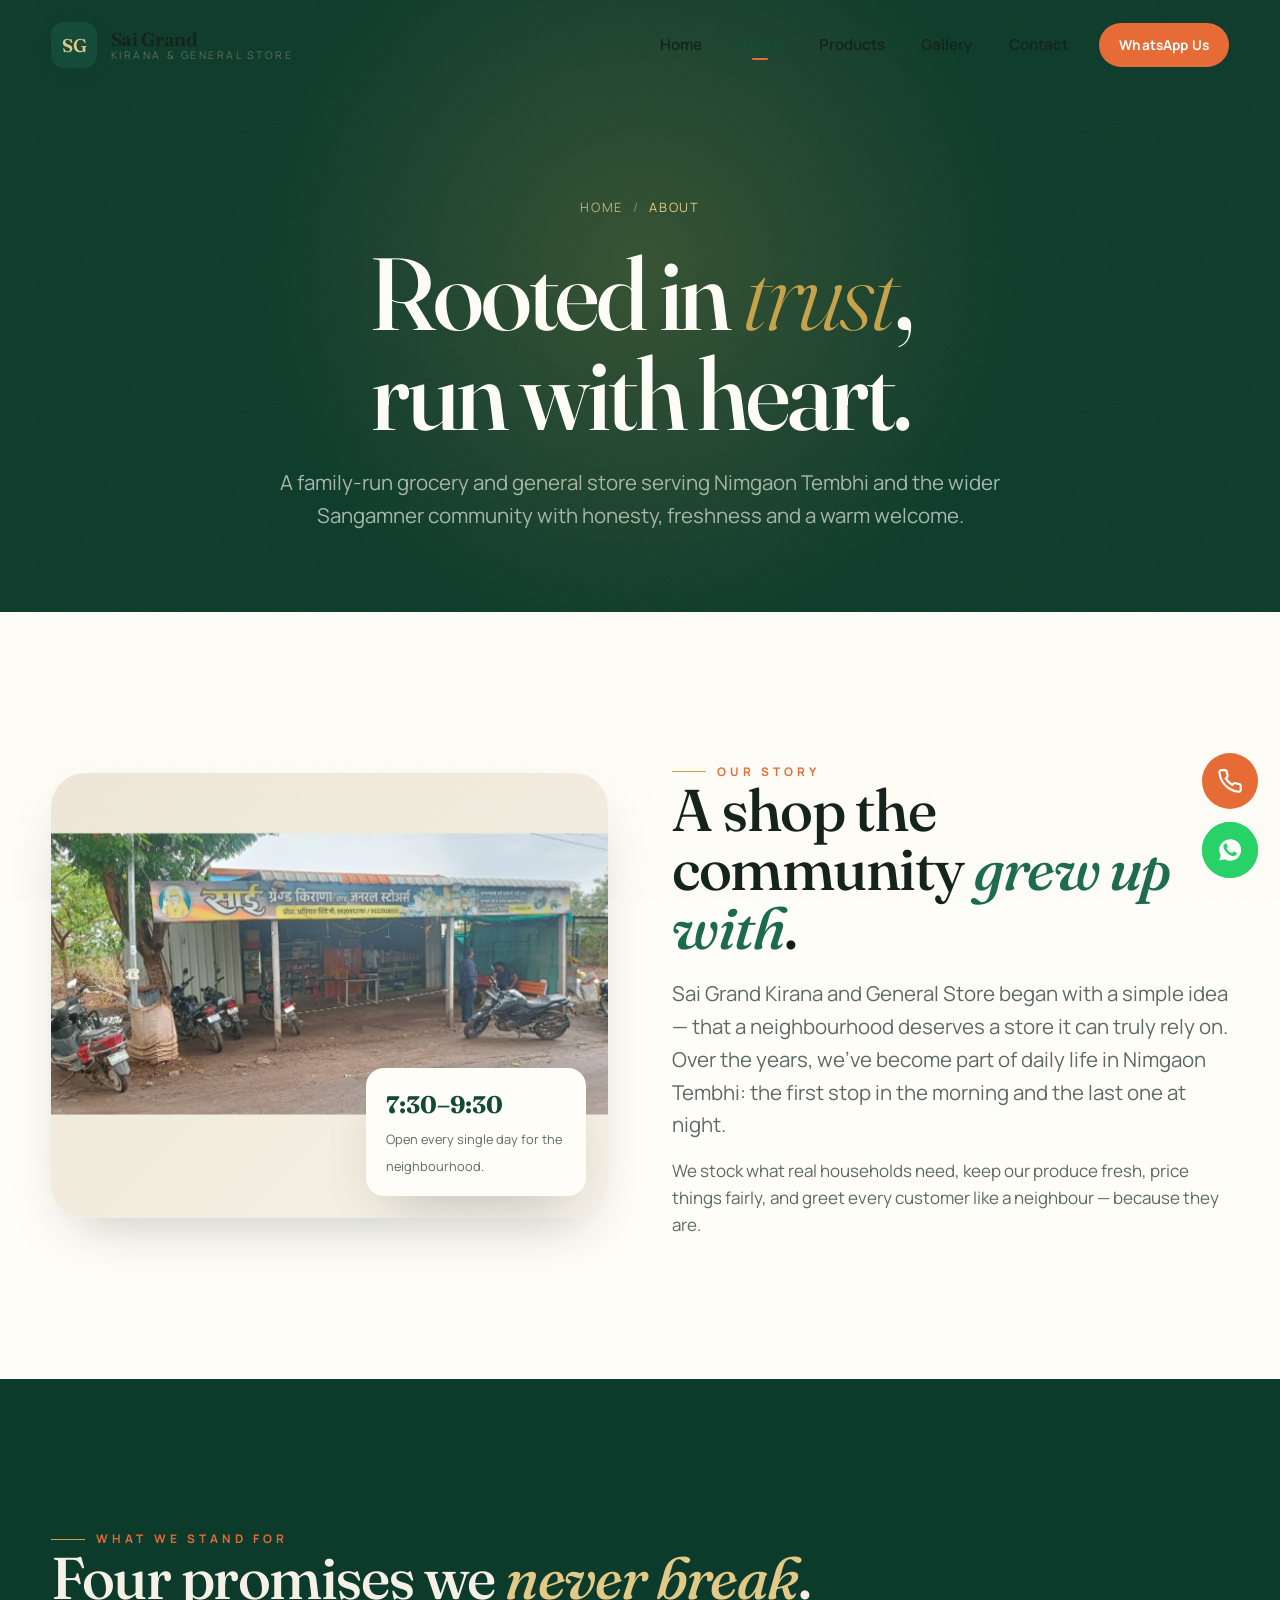
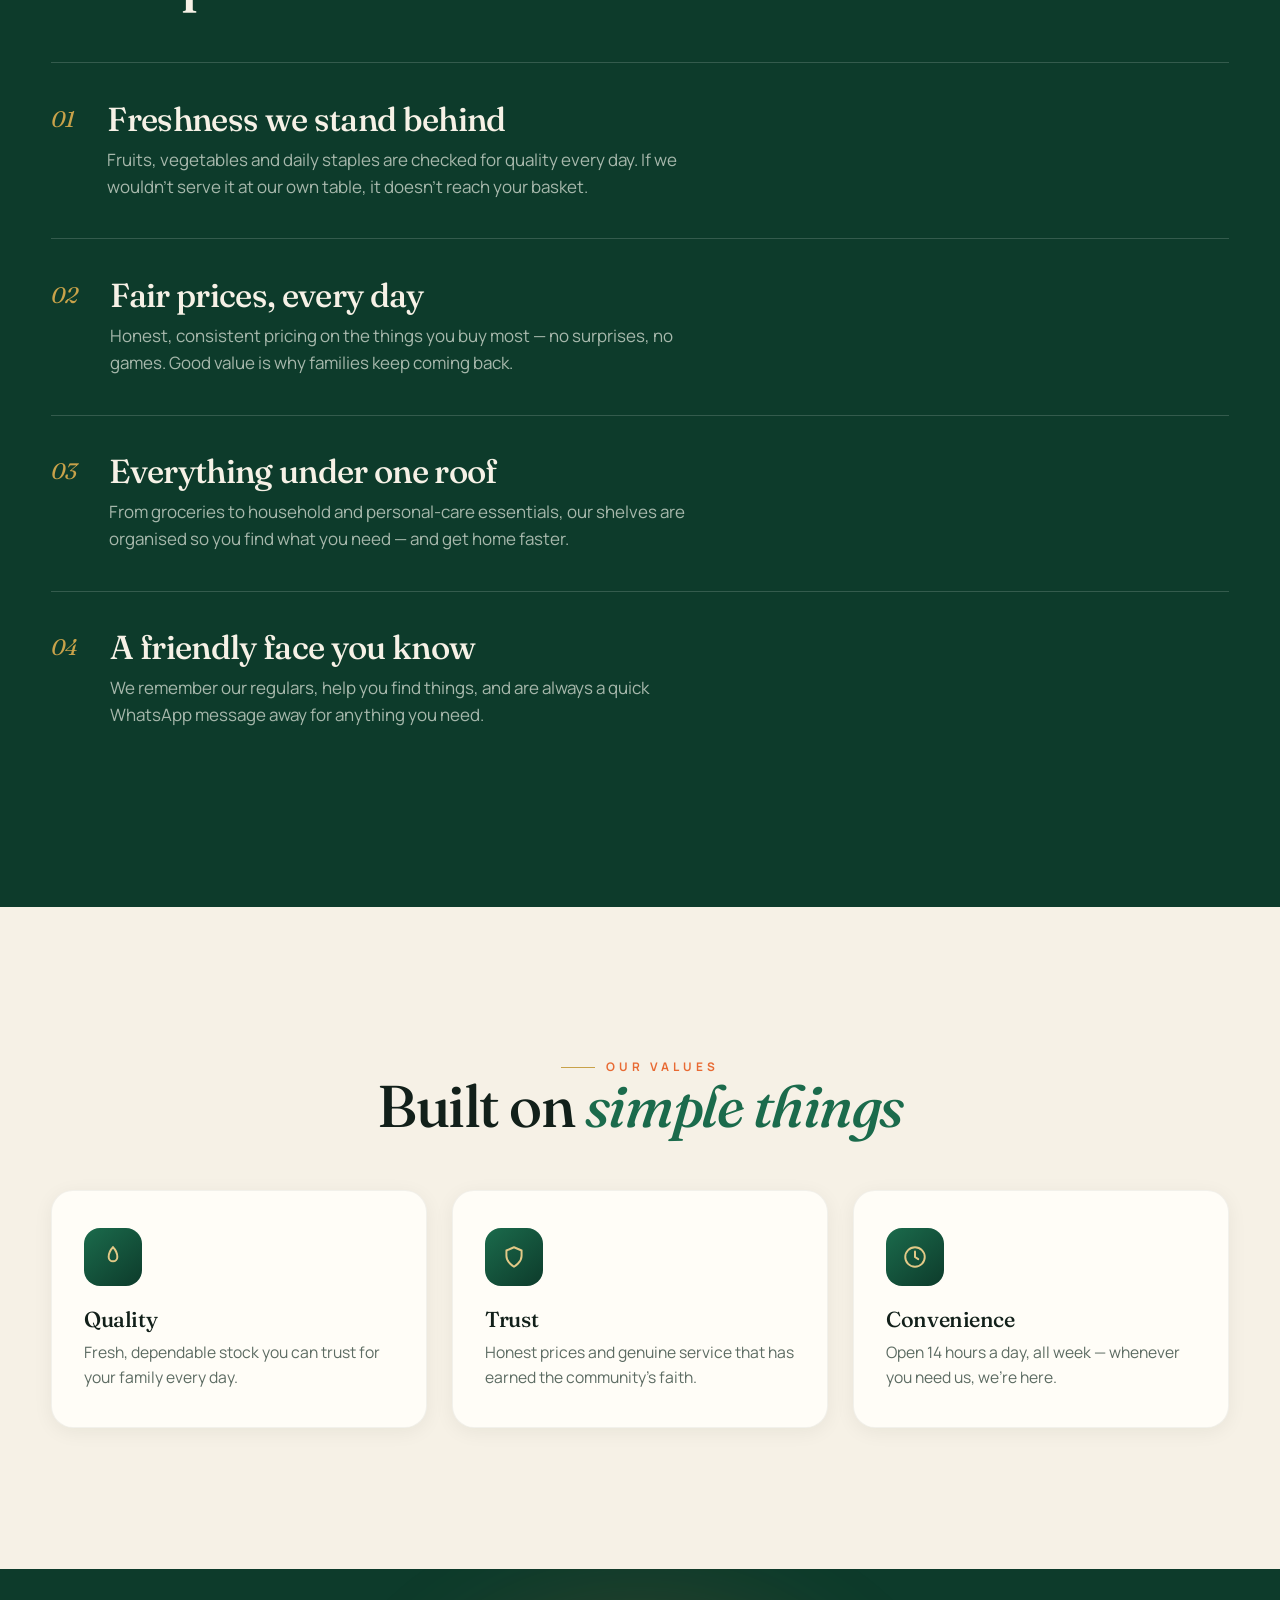
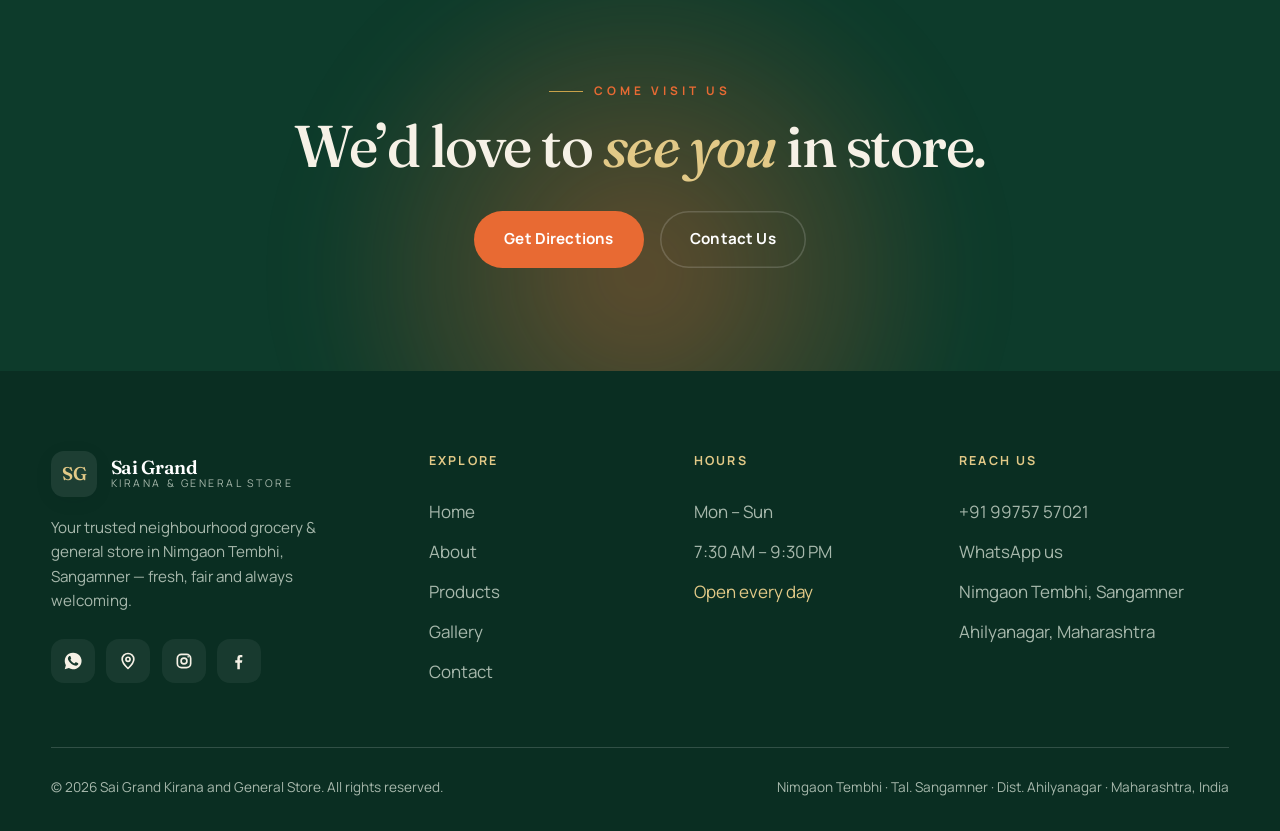
==== commit 31abca22: "Fix image paths for Cloudflare deployment" ====
--- a/about.html
+++ b/about.html
@@ -46,7 +46,7 @@
     <div class="container">
       <div class="split">
         <div class="split__media split__media--tall" data-reveal="scale">
-          <img data-parallax="0.05" src="D:\shop\new\sai-grand-store\frontend\site\images\shop\shop.jpeg" alt="Sai Grand Kirana storefront in the evening" loading="lazy">
+          <img data-parallax="0.05" src="images\shop\shop.jpeg" alt="Sai Grand Kirana storefront in the evening" loading="lazy">
           <div class="float-card"><b>7:30–9:30</b><span>Open every single day for the neighbourhood.</span></div>
         </div>
         <div>
